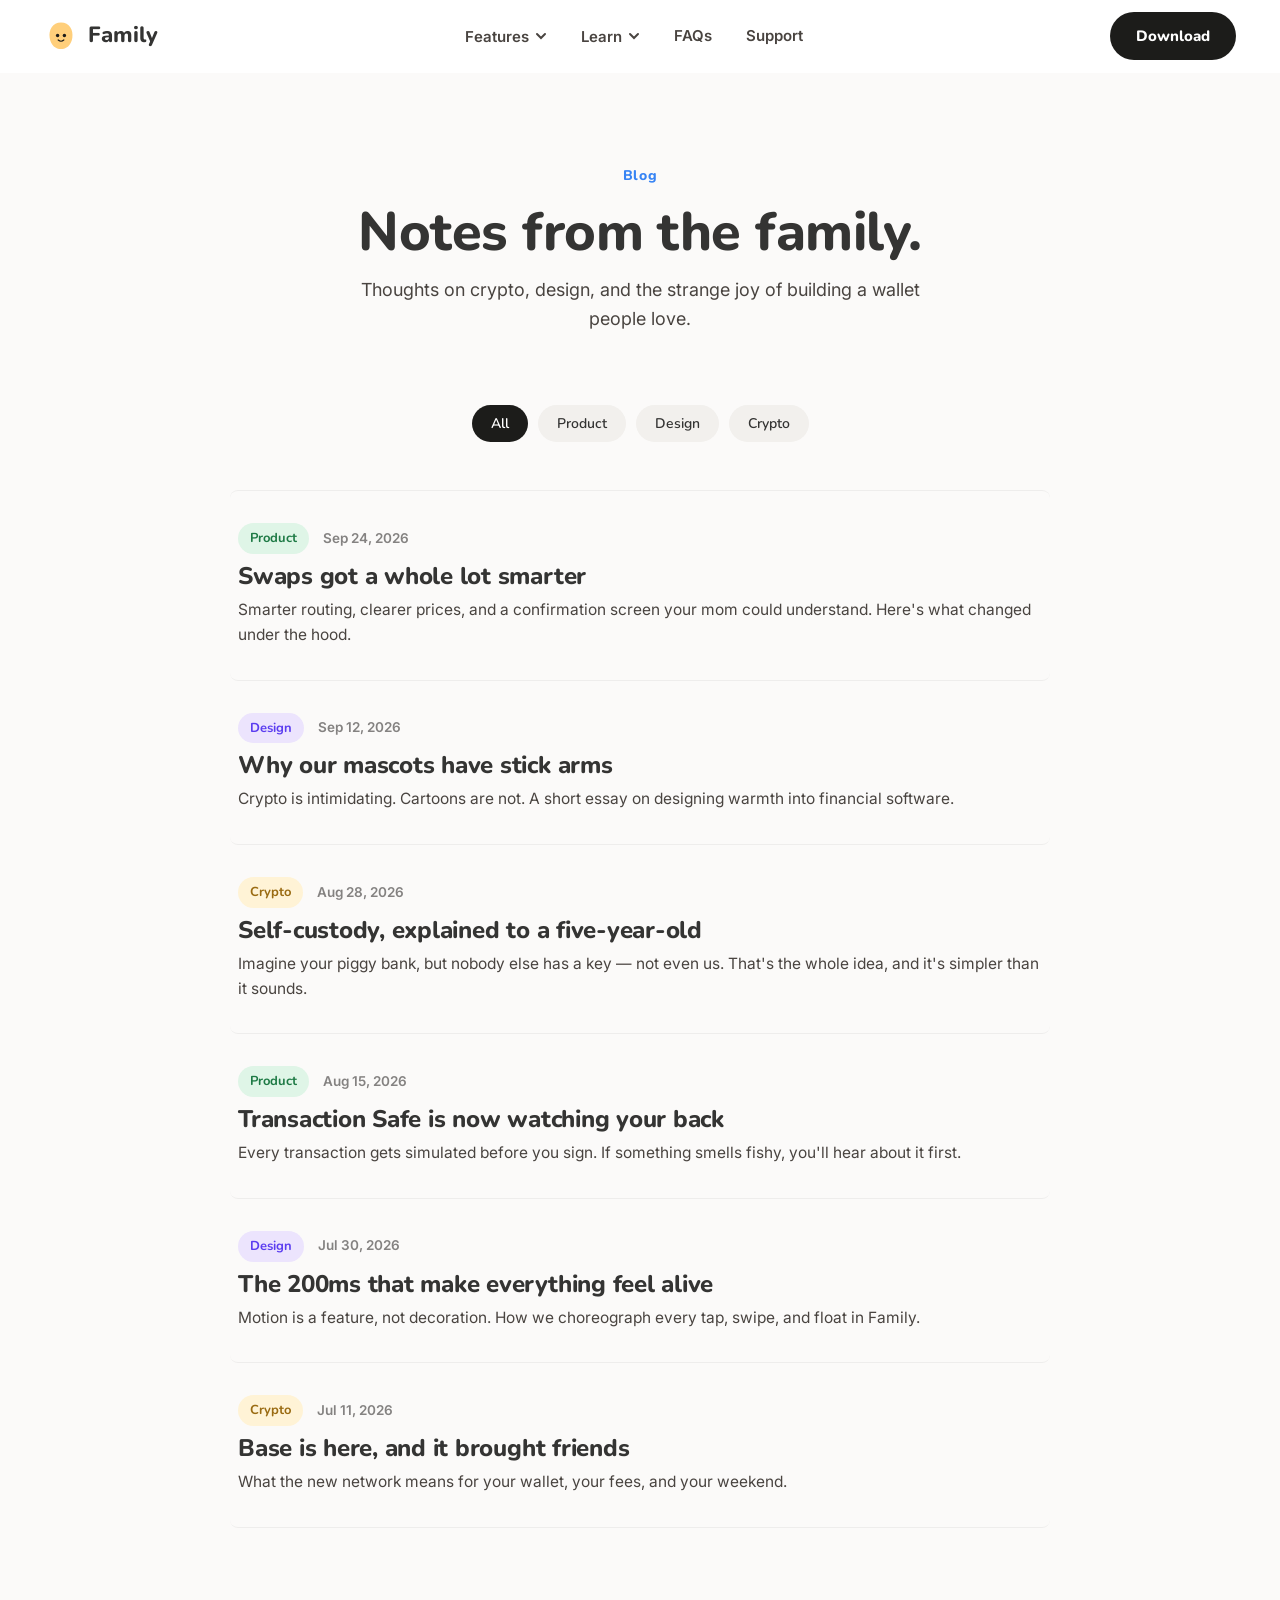
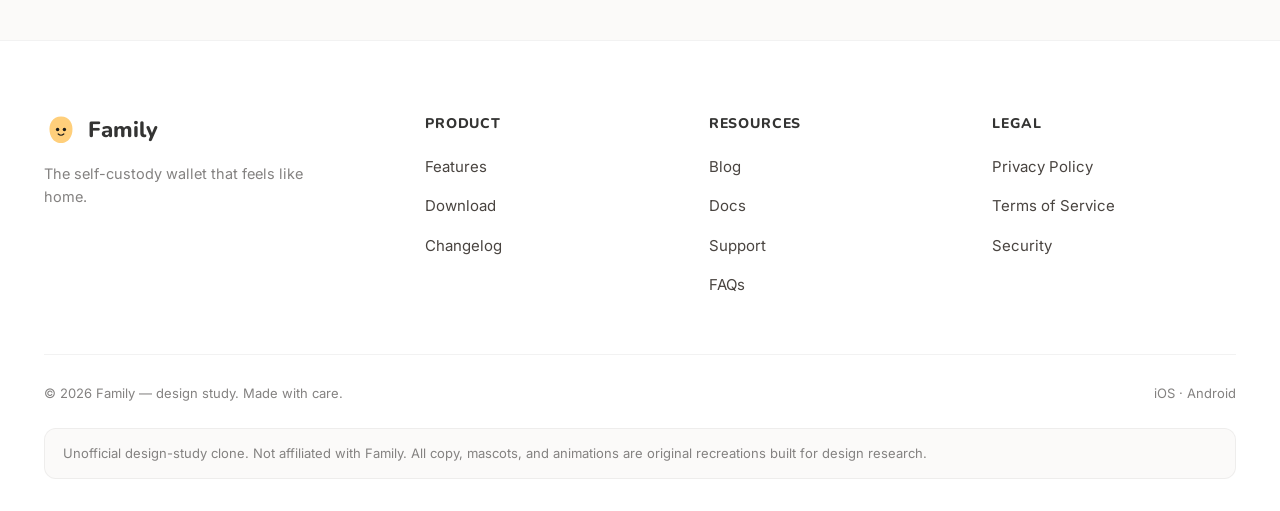
==== blog.html @ a6e4d60b "Family.co design-study clone — 8 pages, code-built animated showcases, zero external assets" ====
<!DOCTYPE html>
<html lang="en">
<head>
  <meta charset="UTF-8">
  <meta name="viewport" content="width=device-width, initial-scale=1.0">
  <title>Blog — Family</title>
  <meta name="description" content="Family is the self-custody wallet that makes crypto feel effortless.">
  <link rel="preconnect" href="https://fonts.googleapis.com">
  <link rel="preconnect" href="https://fonts.gstatic.com" crossorigin>
  <link href="https://fonts.googleapis.com/css2?family=Nunito:wght@400;600;700;800&family=Inter:wght@400;500;600;700&display=swap" rel="stylesheet">
  <link rel="stylesheet" href="css/style.css">
</head>
<body>
  <div id="loadbar"></div>

  <header class="site-header">
    <div class="nav-inner">
      <a class="brand" href="index.html" aria-label="Family home">
        <svg class="brand-mark" viewBox="0 0 120 120" aria-hidden="true">
          <path d="M60 12 C90 12 104 38 100 66 C96 94 78 106 60 106 C42 106 24 94 20 66 C16 38 30 12 60 12 Z" fill="#FFCF7B"/>
          <circle cx="48" cy="58" r="6" fill="#1C1C1A"/>
          <circle cx="72" cy="58" r="6" fill="#1C1C1A"/>
          <path d="M50 74 Q60 83 70 74" stroke="#1C1C1A" stroke-width="4" fill="none" stroke-linecap="round"/>
        </svg>
        Family
      </a>
      <ul class="nav-links">
        <li class="has-drop">
          <button class="nav-link" aria-haspopup="true">Features
            <span class="chev"><svg width="12" height="12" viewBox="0 0 12 12"><path d="M2 4l4 4 4-4" stroke="currentColor" stroke-width="2" fill="none" stroke-linecap="round"/></svg></span>
          </button>
          <div class="drop">
            <a class="drop-item" href="index.html#features">
              <span class="drop-thumb" style="background:#D8ECFC">💼</span>
              <span><h4>Wallet</h4><p>Your money, at home. Every coin, one calm place.</p></span>
            </a>
            <a class="drop-item" href="index.html#details">
              <span class="drop-thumb" style="background:#DFF5E7">🔁</span>
              <span><h4>Swap</h4><p>Trade thousands of tokens at the best price, in seconds.</p></span>
            </a>
            <a class="drop-item" href="index.html#details">
              <span class="drop-thumb" style="background:#ECE4FD">🔐</span>
              <span><h4>Backups</h4><p>Automatic encrypted backups. Lose your phone, keep your crypto.</p></span>
            </a>
          </div>
        </li>
        <li class="has-drop">
          <button class="nav-link" aria-haspopup="true">Learn
            <span class="chev"><svg width="12" height="12" viewBox="0 0 12 12"><path d="M2 4l4 4 4-4" stroke="currentColor" stroke-width="2" fill="none" stroke-linecap="round"/></svg></span>
          </button>
          <div class="drop">
            <a class="drop-item" href="blog.html">
              <span class="drop-thumb" style="background:#FFF3D6">📝</span>
              <span><h4>Blog</h4><p>Notes on crypto, design, and building Family.</p></span>
            </a>
            <a class="drop-item" href="changelog.html">
              <span class="drop-thumb" style="background:#FFE8DC">🧾</span>
              <span><h4>Changelog</h4><p>Every release, every improvement, in plain English.</p></span>
            </a>
            <a class="drop-item" href="docs.html">
              <span class="drop-thumb" style="background:#ECE4FD">📚</span>
              <span><h4>Docs</h4><p>Guides and references for getting the most out of Family.</p></span>
            </a>
          </div>
        </li>
        <li><a class="nav-link" href="faq.html">FAQs</a></li>
        <li><a class="nav-link" href="support.html">Support</a></li>
      </ul>
      <div class="nav-cta">
        <a class="btn btn-dark" href="download.html" style="padding:12px 26px;font-size:15px">Download</a>
        <button class="burger" aria-label="Menu"><svg width="24" height="24" viewBox="0 0 24 24"><path d="M4 7h16M4 12h16M4 17h16" stroke="currentColor" stroke-width="2" stroke-linecap="round"/></svg></button>
      </div>
    </div>
  </header>
  <div class="page-hero band-beige">
    <div class="wrap">
      <span class="eyebrow blue">Blog</span>
      <h1>Notes from the family.</h1>
      <p>Thoughts on crypto, design, and the strange joy of building a wallet people love.</p>
    </div>
  </div>
  <section class="band-beige" style="padding-top:24px">
    <div class="wrap">
      <div class="filter-row rv">
        <button class="pill active" data-filter="all">All</button>
        <button class="pill" data-filter="product">Product</button>
        <button class="pill" data-filter="design">Design</button>
        <button class="pill" data-filter="crypto">Crypto</button>
      </div>
      <div class="post-list">
        <a class="post-row rv" data-cat="product" href="blog.html">
          <div class="post-meta"><span class="chip" style="background:#DFF5E7;color:#1E7A45">Product</span><span class="post-date">Sep 24, 2026</span></div>
          <h3>Swaps got a whole lot smarter</h3>
          <p>Smarter routing, clearer prices, and a confirmation screen your mom could understand. Here's what changed under the hood.</p>
        </a>
        <a class="post-row rv" data-cat="design" href="blog.html">
          <div class="post-meta"><span class="chip" style="background:#ECE4FD;color:#5B3DF0">Design</span><span class="post-date">Sep 12, 2026</span></div>
          <h3>Why our mascots have stick arms</h3>
          <p>Crypto is intimidating. Cartoons are not. A short essay on designing warmth into financial software.</p>
        </a>
        <a class="post-row rv" data-cat="crypto" href="blog.html">
          <div class="post-meta"><span class="chip" style="background:#FFF3D6;color:#9A6B12">Crypto</span><span class="post-date">Aug 28, 2026</span></div>
          <h3>Self-custody, explained to a five-year-old</h3>
          <p>Imagine your piggy bank, but nobody else has a key — not even us. That's the whole idea, and it's simpler than it sounds.</p>
        </a>
        <a class="post-row rv" data-cat="product" href="blog.html">
          <div class="post-meta"><span class="chip" style="background:#DFF5E7;color:#1E7A45">Product</span><span class="post-date">Aug 15, 2026</span></div>
          <h3>Transaction Safe is now watching your back</h3>
          <p>Every transaction gets simulated before you sign. If something smells fishy, you'll hear about it first.</p>
        </a>
        <a class="post-row rv" data-cat="design" href="blog.html">
          <div class="post-meta"><span class="chip" style="background:#ECE4FD;color:#5B3DF0">Design</span><span class="post-date">Jul 30, 2026</span></div>
          <h3>The 200ms that make everything feel alive</h3>
          <p>Motion is a feature, not decoration. How we choreograph every tap, swipe, and float in Family.</p>
        </a>
        <a class="post-row rv" data-cat="crypto" href="blog.html">
          <div class="post-meta"><span class="chip" style="background:#FFF3D6;color:#9A6B12">Crypto</span><span class="post-date">Jul 11, 2026</span></div>
          <h3>Base is here, and it brought friends</h3>
          <p>What the new network means for your wallet, your fees, and your weekend.</p>
        </a>
      </div>
    </div>
  </section>

  <footer class="site-footer">
    <div class="wrap">
      <div class="foot-grid">
        <div class="foot-brand">
          <a class="brand" href="index.html">
            <svg class="brand-mark" viewBox="0 0 120 120"><path d="M60 12 C90 12 104 38 100 66 C96 94 78 106 60 106 C42 106 24 94 20 66 C16 38 30 12 60 12 Z" fill="#FFCF7B"/><circle cx="48" cy="58" r="6" fill="#1C1C1A"/><circle cx="72" cy="58" r="6" fill="#1C1C1A"/><path d="M50 74 Q60 83 70 74" stroke="#1C1C1A" stroke-width="4" fill="none" stroke-linecap="round"/></svg>
            Family
          </a>
          <p>The self-custody wallet that feels like home.</p>
        </div>
        <div class="foot-col">
          <h5>Product</h5>
          <ul><li><a href="index.html#features">Features</a></li><li><a href="download.html">Download</a></li><li><a href="changelog.html">Changelog</a></li></ul>
        </div>
        <div class="foot-col">
          <h5>Resources</h5>
          <ul><li><a href="blog.html">Blog</a></li><li><a href="docs.html">Docs</a></li><li><a href="support.html">Support</a></li><li><a href="faq.html">FAQs</a></li></ul>
        </div>
        <div class="foot-col">
          <h5>Legal</h5>
          <ul><li><a href="legal.html">Privacy Policy</a></li><li><a href="legal.html">Terms of Service</a></li><li><a href="legal.html">Security</a></li></ul>
        </div>
      </div>
      <div class="foot-bottom">
        <p>© <span class="js-year">2026</span> Family — design study. Made with care.</p>
        <p><a href="download.html">iOS</a> · <a href="download.html">Android</a></p>
      </div>
      <div class="disclaimer">Unofficial design-study clone. Not affiliated with Family. All copy, mascots, and animations are original recreations built for design research.</div>
    </div>
  </footer>
  <script src="js/main.js"></script>
</body>
</html>
---- css/style.css ----
/* ============================================================
   Family — design-study clone · shared stylesheet
   100% original code. Tokens per family.co audit (report.md §2).
   ============================================================ */

:root {
  /* Canvas & surfaces */
  --beige: #FBFAF9;
  --white: #FFFFFF;
  --gray-light: #F2F0ED;
  /* Text */
  --heading: #343433;
  --body: #494440;
  --muted: #848281;
  /* Accents */
  --blue: #3784F4;
  --green: #44C67F;
  --yellow: #FFBE4C;
  --orange: #FF5310;
  --red: #EF4444;
  --purple: #9553F9;
  --gold: #CA9230;
  /* Illustration pastels */
  --pastel-blue: #D8ECFC;
  --pastel-green: #DFF5E7;
  --pastel-yellow: #FFF3D6;
  --pastel-orange: #FFE8DC;
  --pastel-red: #FBEAEA;
  --pastel-purple: #ECE4FD;
  /* Depth */
  --hairline: rgba(0, 0, 0, 0.05);
  --ink: #1C1C1A;
  --radius-card: 24px;
  --radius-pill: 999px;
  --font-display: "Nunito", "Inter", system-ui, sans-serif;
  --font-body: "Inter", system-ui, -apple-system, sans-serif;
}

*, *::before, *::after { box-sizing: border-box; margin: 0; padding: 0; }

html { scroll-behavior: smooth; }

body {
  font-family: var(--font-body);
  color: var(--body);
  background: var(--beige);
  font-size: 17px;
  line-height: 1.6;
  -webkit-font-smoothing: antialiased;
  overflow-x: hidden;
}

::selection { background: #D8ECFC; color: #008CFF; }

img, svg { display: block; max-width: 100%; }

a { color: inherit; text-decoration: none; }

h1, h2, h3, h4 {
  font-family: var(--font-display);
  color: var(--heading);
  line-height: 1.08;
  letter-spacing: -0.01em;
}

/* ---------- layout ---------- */
.wrap { max-width: 1240px; margin: 0 auto; padding: 0 24px; }
section { padding: 112px 0; }
.band-white { background: var(--white); }
.band-beige { background: var(--beige); }

/* ---------- type helpers ---------- */
.eyebrow {
  font-family: var(--font-display);
  font-size: 14px; font-weight: 800; letter-spacing: 0.04em;
  margin-bottom: 16px; display: inline-block;
}
.eyebrow.orange { color: var(--orange); }
.eyebrow.green { color: var(--green); }
.eyebrow.blue { color: var(--blue); }
.eyebrow.purple { color: var(--purple); }

.h2 { font-size: clamp(32px, 4vw, 40px); font-weight: 800; margin-bottom: 16px; }
.lede { font-size: 18px; color: var(--body); max-width: 640px; }
.center { text-align: center; }
.center .lede { margin: 0 auto; }

/* ---------- buttons ---------- */
.btn {
  display: inline-flex; align-items: center; justify-content: center; gap: 8px;
  font-family: var(--font-display); font-weight: 800; font-size: 16px;
  padding: 16px 32px; border-radius: var(--radius-pill); border: 0; cursor: pointer;
  transition: transform 0.18s ease, background 0.18s ease, box-shadow 0.18s ease;
  white-space: nowrap;
}
.btn:active { transform: scale(0.97); }
.btn-dark { background: var(--ink); color: #fff; }
.btn-dark:hover { background: #000; transform: translateY(-1px); }
.btn-light { background: var(--gray-light); color: var(--heading); }
.btn-light:hover { background: #E9E6E1; transform: translateY(-1px); }
.btn-blue { background: var(--blue); color: #fff; }
.btn-blue:hover { background: #2B73DD; transform: translateY(-1px); }

/* ---------- pills / chips ---------- */
.pill {
  display: inline-flex; align-items: center; gap: 6px;
  font-size: 14px; font-weight: 600; font-family: var(--font-display);
  padding: 8px 18px; border-radius: var(--radius-pill);
  background: var(--gray-light); color: var(--heading);
  border: 1px solid transparent; cursor: pointer;
  transition: background 0.18s ease, color 0.18s ease;
}
.pill:hover { background: #E9E6E1; }
.pill.active { background: var(--ink); color: #fff; }
.chip {
  display: inline-flex; align-items: center;
  font-size: 13px; font-weight: 700; font-family: var(--font-display);
  padding: 5px 12px; border-radius: var(--radius-pill);
}
.chip.id { background: var(--gray-light); color: var(--muted); }
.code-chip {
  font-family: ui-monospace, "SF Mono", Menlo, monospace; font-size: 13px;
  background: var(--gray-light); padding: 3px 10px; border-radius: 8px; color: var(--heading);
}

/* ---------- top loading bar ---------- */
#loadbar {
  position: fixed; top: 0; left: 0; height: 3px; width: 100%;
  background: linear-gradient(90deg, var(--orange), var(--yellow), var(--green), var(--blue));
  transform-origin: 0 50%; transform: scaleX(0); z-index: 2000;
  pointer-events: none;
}
#loadbar.run { animation: loadbar 0.9s cubic-bezier(0.2, 0.7, 0.2, 1) forwards; }
@keyframes loadbar {
  0% { transform: scaleX(0); opacity: 1; }
  70% { transform: scaleX(0.85); opacity: 1; }
  100% { transform: scaleX(1); opacity: 0; }
}

/* ---------- header ---------- */
.site-header {
  position: sticky; top: 0; z-index: 1000;
  background: rgba(255, 255, 255, 0.9);
  backdrop-filter: blur(12px); -webkit-backdrop-filter: blur(12px);
  border-bottom: 1px solid transparent;
  transition: border-color 0.3s ease;
}
.site-header.scrolled { border-bottom-color: var(--hairline); }
.nav-inner {
  max-width: 1240px; margin: 0 auto; padding: 0 24px;
  height: 72px; display: flex; align-items: center; justify-content: space-between; gap: 24px;
}
.brand { display: flex; align-items: center; gap: 10px; font-family: var(--font-display); font-weight: 800; font-size: 22px; color: var(--heading); }
.brand-mark { width: 34px; height: 34px; }
.nav-links { display: flex; align-items: center; gap: 6px; list-style: none; }
.nav-links > li { position: relative; }
.nav-link {
  display: inline-flex; align-items: center; gap: 6px;
  font-weight: 600; font-size: 15px; color: var(--body);
  padding: 10px 14px; border-radius: 12px; background: none; border: 0; cursor: pointer;
  font-family: var(--font-body); transition: background 0.18s ease;
}
.nav-link:hover { background: var(--gray-light); }
.nav-link .chev { transition: transform 0.2s ease; display: inline-flex; }
.has-drop:hover .nav-link .chev, .has-drop:focus-within .nav-link .chev { transform: rotate(180deg); }

/* dropdown panel */
.drop {
  position: absolute; top: calc(100% + 10px); left: 50%;
  transform: translate(-50%, 8px);
  min-width: 340px; background: var(--white); border-radius: 20px;
  box-shadow: 0 24px 60px rgba(0, 0, 0, 0.12);
  padding: 12px; opacity: 0; pointer-events: none;
  transition: opacity 0.18s ease, transform 0.18s ease;
}
.has-drop:hover .drop, .has-drop:focus-within .drop { opacity: 1; transform: translate(-50%, 0); pointer-events: auto; }
.drop-item { display: flex; gap: 14px; padding: 12px; border-radius: 14px; transition: background 0.15s ease; }
.drop-item:hover { background: var(--beige); }
.drop-thumb {
  width: 44px; height: 44px; border-radius: 14px; flex-shrink: 0;
  display: flex; align-items: center; justify-content: center; font-size: 22px;
}
.drop-item h4 { font-size: 16px; font-weight: 800; margin-bottom: 2px; }
.drop-item p { font-size: 13.5px; color: var(--muted); line-height: 1.45; }

.nav-cta { display: flex; align-items: center; gap: 12px; }
.burger { display: none; background: none; border: 0; cursor: pointer; padding: 8px; }

/* ---------- hero ---------- */
.hero { padding: 96px 0 64px; text-align: center; position: relative; overflow: hidden; }
.hero-inner { max-width: 900px; margin: 0 auto; padding: 0 24px; position: relative; z-index: 2; }
.hero-title {
  font-size: clamp(44px, 7vw, 64px); font-weight: 800; letter-spacing: -0.02em;
  margin: 0 0 20px; perspective: 600px;
}
.hero-title .w {
  display: inline-block; opacity: 0; transform: translateY(0.55em) rotateX(-65deg);
  transform-origin: 50% 100%;
}
.hero-title .w.in { opacity: 1; transform: none; transition: opacity 0.7s ease, transform 0.7s cubic-bezier(0.2, 0.7, 0.25, 1); }
.hero-sub { font-size: 19px; color: var(--body); max-width: 620px; margin: 0 auto 36px; }
.hero-ctas { display: flex; gap: 14px; justify-content: center; flex-wrap: wrap; margin-bottom: 72px; }

/* confetti bits */
.confetti { position: absolute; z-index: 1; pointer-events: none; }

/* ---------- iPhone frame ---------- */
.phone-stage { display: flex; justify-content: center; position: relative; z-index: 2; }
.iphone {
  width: 320px; height: 652px; background: #0B0B0C; border-radius: 54px;
  padding: 12px; box-shadow: 0 40px 80px rgba(0, 0, 0, 0.18);
  position: relative;
  animation: phonefloat 6s ease-in-out infinite;
}
@keyframes phonefloat { 0%, 100% { transform: translateY(0); } 50% { transform: translateY(-10px); } }
.iphone-screen {
  width: 100%; height: 100%; background: var(--beige); border-radius: 44px;
  overflow: hidden; position: relative; display: flex; flex-direction: column;
}
.notch {
  position: absolute; top: 12px; left: 50%; transform: translateX(-50%);
  width: 110px; height: 28px; background: #0B0B0C; border-radius: 999px; z-index: 5;
}
.wallet-ui { padding: 56px 18px 18px; display: flex; flex-direction: column; gap: 14px; height: 100%; }
.wallet-top { display: flex; align-items: center; justify-content: space-between; }
.wallet-ava { width: 40px; height: 40px; border-radius: 50%; background: var(--pastel-orange); display: flex; align-items: center; justify-content: center; font-size: 20px; }
.wallet-bal-label { font-size: 12px; color: var(--muted); font-weight: 600; text-transform: uppercase; letter-spacing: 0.06em; }
.wallet-bal {
  font-family: var(--font-display); font-weight: 800; font-size: 38px; color: var(--heading);
  font-variant-numeric: tabular-nums; letter-spacing: -0.01em;
}
.wallet-delta { font-size: 13px; font-weight: 700; color: var(--green); }
.wallet-actions { display: flex; gap: 10px; }
.wact {
  flex: 1; background: var(--ink); color: #fff; border-radius: 999px; padding: 12px 0;
  font-family: var(--font-display); font-weight: 800; font-size: 14px; text-align: center;
}
.wact.ghost { background: var(--gray-light); color: var(--heading); }
.tx-list { display: flex; flex-direction: column; gap: 2px; margin-top: 4px; }
.tx-row {
  display: flex; align-items: center; gap: 12px; padding: 12px 6px;
  border-bottom: 1px solid var(--hairline);
  opacity: 0; transform: translateY(14px);
}
.tx-row.show { opacity: 1; transform: none; transition: opacity 0.45s ease, transform 0.45s cubic-bezier(0.2, 0.7, 0.25, 1); }
.tx-ico { width: 42px; height: 42px; border-radius: 50%; display: flex; align-items: center; justify-content: center; font-size: 19px; flex-shrink: 0; }
.tx-meta { flex: 1; min-width: 0; }
.tx-name { font-weight: 700; font-size: 14.5px; color: var(--heading); font-family: var(--font-display); }
.tx-sub { font-size: 12.5px; color: var(--muted); }
.tx-amt { font-weight: 700; font-size: 14.5px; font-variant-numeric: tabular-nums; color: var(--heading); font-family: var(--font-display); }
.tx-amt.pos { color: var(--green); }

/* ---------- logo strip ---------- */
.strip { padding: 40px 0 88px; }
.strip-label { text-align: center; font-size: 13px; font-weight: 600; color: var(--muted); letter-spacing: 0.08em; text-transform: uppercase; margin-bottom: 28px; }
.coin-row { display: flex; justify-content: center; gap: 18px; flex-wrap: wrap; }
.coin {
  display: inline-flex; align-items: center; gap: 10px;
  background: var(--white); border: 1px solid var(--hairline); border-radius: 999px;
  padding: 10px 22px 10px 12px; font-family: var(--font-display); font-weight: 800; font-size: 15px; color: var(--heading);
}
.coin .c-ico { width: 34px; height: 34px; border-radius: 50%; display: flex; align-items: center; justify-content: center; font-weight: 800; color: #fff; font-size: 16px; }

/* ---------- feature cards ---------- */
.feat-grid { display: grid; grid-template-columns: repeat(3, 1fr); gap: 24px; margin-top: 56px; }
.feat-card {
  background: var(--white); border-radius: var(--radius-card); padding: 36px 32px;
  border: 1px solid var(--hairline); transition: transform 0.2s ease, box-shadow 0.2s ease;
  display: flex; flex-direction: column; gap: 14px; overflow: hidden; position: relative;
}
.feat-card:hover { transform: translateY(-4px); box-shadow: 0 18px 44px rgba(0, 0, 0, 0.07); }
.feat-art { height: 150px; display: flex; align-items: center; justify-content: center; border-radius: 16px; margin-bottom: 6px; }
.feat-card h3 { font-size: 21px; font-weight: 800; }
.feat-card p { font-size: 15.5px; color: var(--body); }

/* ---------- details that matter (dark vignettes) ---------- */
.details-grid { display: grid; grid-template-columns: repeat(2, 1fr); gap: 24px; margin-top: 56px; }
.vignette {
  background: var(--ink); border-radius: var(--radius-card); padding: 40px 36px;
  color: #fff; min-height: 340px; display: flex; flex-direction: column; justify-content: space-between;
  overflow: hidden; position: relative;
}
.vignette h3 { color: #fff; font-size: 22px; font-weight: 800; margin-bottom: 8px; }
.vignette p { color: rgba(255, 255, 255, 0.65); font-size: 15px; max-width: 380px; }
.vstage { margin-top: 28px; display: flex; justify-content: center; }

/* swap rows animation */
.swap-card { background: rgba(255, 255, 255, 0.07); border-radius: 16px; padding: 8px; width: 300px; }
.swap-row { display: flex; align-items: center; gap: 12px; padding: 12px; border-radius: 12px; position: relative; overflow: hidden; }
.swap-row .sw-ico { width: 38px; height: 38px; border-radius: 50%; display: flex; align-items: center; justify-content: center; font-weight: 800; color: #fff; flex-shrink: 0; }
.swap-row .sw-name { font-weight: 700; font-size: 14px; font-family: var(--font-display); }
.swap-row .sw-amt { margin-left: auto; font-weight: 700; font-size: 14px; font-variant-numeric: tabular-nums; }
.swap-row::after {
  content: ""; position: absolute; inset: 0; border-radius: 12px;
  background: rgba(255, 255, 255, 0.09); opacity: 0;
  animation: rowglow 4s ease-in-out infinite;
}
.swap-row.r2::after { animation-delay: 2s; }
@keyframes rowglow { 0%, 100% { opacity: 0; } 25%, 45% { opacity: 1; } 70% { opacity: 0; } }

/* backing-up progress pill */
.backup-pill {
  background: rgba(255, 255, 255, 0.07); border-radius: 999px; padding: 16px 22px;
  width: 300px; display: flex; align-items: center; gap: 14px;
}
.backup-pill .b-ico { width: 40px; height: 40px; border-radius: 50%; background: var(--purple); display: flex; align-items: center; justify-content: center; font-size: 18px; flex-shrink: 0; }
.backup-pill .b-label { font-size: 14px; font-weight: 700; font-family: var(--font-display); }
.backup-pill .b-sub { font-size: 12px; color: rgba(255, 255, 255, 0.55); }
.pbar { height: 8px; background: rgba(255, 255, 255, 0.12); border-radius: 999px; margin-top: 8px; overflow: hidden; width: 170px; }
.pbar > span { display: block; height: 100%; width: 0; border-radius: 999px; background: linear-gradient(90deg, var(--purple), var(--blue)); animation: pfill 4.5s ease-in-out infinite; }
@keyframes pfill { 0% { width: 4%; } 70% { width: 100%; } 88% { width: 100%; } 100% { width: 4%; } }

/* status timeline */
.tl { display: flex; align-items: center; gap: 0; width: 320px; justify-content: center; }
.tl-step { display: flex; flex-direction: column; align-items: center; gap: 8px; }
.tl-dot { width: 34px; height: 34px; border-radius: 50%; background: rgba(255, 255, 255, 0.12); display: flex; align-items: center; justify-content: center; font-size: 15px; animation: tldot 4.5s ease-in-out infinite; }
.tl-step.s2 .tl-dot { animation-delay: 1.5s; }
.tl-step.s3 .tl-dot { animation-delay: 3s; }
@keyframes tldot { 0%, 100% { background: rgba(255,255,255,0.12); transform: scale(1); } 12%, 32% { background: var(--green); transform: scale(1.12); } 45% { background: rgba(255,255,255,0.12); transform: scale(1); } }
.tl-label { font-size: 12px; font-weight: 700; color: rgba(255, 255, 255, 0.6); font-family: var(--font-display); }
.tl-line { width: 56px; height: 2px; background: rgba(255, 255, 255, 0.14); margin: 0 6px 26px; border-radius: 2px; }

/* transaction safe pill */
.safe-pill {
  display: inline-flex; align-items: center; gap: 12px; background: rgba(68, 198, 127, 0.14);
  border: 1px solid rgba(68, 198, 127, 0.4); border-radius: 999px; padding: 14px 26px;
  font-family: var(--font-display); font-weight: 800; font-size: 16px; color: #7FE3A8;
  animation: safepulse 3.6s ease-in-out infinite;
}
@keyframes safepulse { 0%, 100% { transform: scale(1); } 50% { transform: scale(1.045); } }
.safe-check { width: 30px; height: 30px; }
.safe-check circle { fill: var(--green); }
.safe-check path { stroke: #fff; stroke-width: 3; fill: none; stroke-linecap: round; stroke-linejoin: round; stroke-dasharray: 30; stroke-dashoffset: 30; animation: checkdraw 3.6s ease-in-out infinite; }
@keyframes checkdraw { 0% { stroke-dashoffset: 30; } 30%, 75% { stroke-dashoffset: 0; } 100% { stroke-dashoffset: 30; } }

/* ---------- phone mockup section ---------- */
.mockup { display: grid; grid-template-columns: 1fr 1fr; gap: 64px; align-items: center; }
.mockup-copy .check-list { list-style: none; margin-top: 28px; display: flex; flex-direction: column; gap: 16px; }
.check-list li { display: flex; gap: 14px; align-items: flex-start; font-size: 16px; }
.check-dot { width: 26px; height: 26px; border-radius: 50%; flex-shrink: 0; display: flex; align-items: center; justify-content: center; color: #fff; font-size: 14px; font-weight: 800; margin-top: 2px; }

/* ---------- testimonial marquee ---------- */
.marquee-sec { overflow: hidden; padding: 112px 0; }
.marquee { overflow: hidden; margin-bottom: 24px; -webkit-mask-image: linear-gradient(90deg, transparent, #000 8%, #000 92%, transparent); mask-image: linear-gradient(90deg, transparent, #000 8%, #000 92%, transparent); }
.marquee-track { display: flex; gap: 20px; width: max-content; animation: mscroll 46s linear infinite; }
.marquee.rev .marquee-track { animation-direction: reverse; animation-duration: 54s; }
.marquee:hover .marquee-track { animation-play-state: paused; }
@keyframes mscroll { from { transform: translateX(0); } to { transform: translateX(-50%); } }
.tcard {
  width: 340px; background: var(--white); border: 1px solid var(--hairline); border-radius: 16px;
  padding: 26px; flex-shrink: 0;
}
.tcard p { font-size: 15px; margin-bottom: 18px; }
.twho { display: flex; align-items: center; gap: 12px; }
.tava { width: 44px; height: 44px; border-radius: 50%; display: flex; align-items: center; justify-content: center; font-size: 22px; flex-shrink: 0; }
.twho b { display: block; font-family: var(--font-display); font-size: 14.5px; color: var(--heading); }
.twho span { font-size: 13px; color: var(--muted); }

/* ---------- FAQ accordion ---------- */
.faq-list { max-width: 760px; margin: 48px auto 0; }
.faq-item { border-bottom: 1px solid var(--hairline); }
.faq-q {
  width: 100%; background: none; border: 0; cursor: pointer; text-align: left;
  display: flex; align-items: center; justify-content: space-between; gap: 20px;
  padding: 24px 4px; font-family: var(--font-display); font-weight: 800; font-size: 19px; color: var(--heading);
}
.faq-x {
  width: 36px; height: 36px; border-radius: 50%; background: var(--orange); color: #fff;
  display: flex; align-items: center; justify-content: center; font-size: 22px; font-weight: 400;
  flex-shrink: 0; transition: transform 0.3s cubic-bezier(0.2, 0.7, 0.25, 1.2), background 0.2s ease;
  line-height: 1;
}
.faq-item.open .faq-x { transform: rotate(45deg); }
.faq-a { display: grid; grid-template-rows: 0fr; transition: grid-template-rows 0.32s cubic-bezier(0.2, 0.7, 0.25, 1); }
.faq-item.open .faq-a { grid-template-rows: 1fr; }
.faq-a-inner { overflow: hidden; }
.faq-a-inner p { padding: 0 4px 28px; font-size: 16px; max-width: 640px; }

/* ---------- CTA band ---------- */
.cta-band {
  border-radius: 32px; padding: 88px 48px; text-align: center; position: relative; overflow: hidden;
  background: linear-gradient(135deg, #D8ECFC 0%, #ECE4FD 55%, #FFE8DC 100%);
}
.cta-band h2 { font-size: clamp(34px, 5vw, 52px); font-weight: 800; margin-bottom: 16px; }
.cta-band p { font-size: 18px; max-width: 520px; margin: 0 auto 32px; }
.cta-band .mascot { position: absolute; }

/* ---------- footer ---------- */
.site-footer { background: var(--white); border-top: 1px solid var(--hairline); padding: 72px 0 32px; }
.foot-grid { display: grid; grid-template-columns: 1.4fr repeat(3, 1fr); gap: 40px; margin-bottom: 56px; }
.foot-brand p { font-size: 14.5px; color: var(--muted); margin-top: 14px; max-width: 260px; }
.foot-col h5 { font-family: var(--font-display); font-size: 14px; font-weight: 800; color: var(--heading); margin-bottom: 18px; text-transform: uppercase; letter-spacing: 0.06em; }
.foot-col ul { list-style: none; display: flex; flex-direction: column; gap: 12px; }
.foot-col a { font-size: 15px; color: var(--body); transition: color 0.15s ease; }
.foot-col a:hover { color: var(--heading); }
.foot-bottom { border-top: 1px solid var(--hairline); padding-top: 28px; display: flex; justify-content: space-between; gap: 16px; flex-wrap: wrap; }
.foot-bottom p { font-size: 13px; color: var(--muted); }
.disclaimer { font-size: 13px; color: var(--muted); background: var(--beige); border: 1px solid var(--hairline); border-radius: 12px; padding: 14px 18px; margin-top: 24px; }

/* ---------- mascots & ambient float ---------- */
.float { animation: floaty 5s ease-in-out infinite; animation-delay: var(--d, 0s); }
@keyframes floaty {
  0%, 100% { transform: translateY(0) rotate(0deg); }
  50% { transform: translateY(-5px) rotate(1.5deg); }
}
.float-alt { animation: floaty2 4.2s ease-in-out infinite; animation-delay: var(--d, 0s); }
@keyframes floaty2 {
  0%, 100% { transform: translateY(0) rotate(0deg); }
  50% { transform: translateY(4px) rotate(-2deg); }
}
.mascot-blob { overflow: visible; }

/* ---------- scroll reveals ---------- */
.rv { opacity: 0; transform: translateY(28px); }
.rv.in { opacity: 1; transform: none; transition: opacity 0.45s ease, transform 0.45s cubic-bezier(0.2, 0.7, 0.25, 1); transition-delay: var(--rd, 0s); }

/* ---------- page hero (subpages) ---------- */
.page-hero { padding: 88px 0 40px; text-align: center; }
.page-hero h1 { font-size: clamp(38px, 5vw, 54px); font-weight: 800; margin-bottom: 14px; }
.page-hero p { font-size: 18px; max-width: 600px; margin: 0 auto; }

/* ---------- blog ---------- */
.filter-row { display: flex; gap: 10px; justify-content: center; flex-wrap: wrap; margin: 8px 0 48px; }
.post-list { max-width: 820px; margin: 0 auto; }
.post-row { display: block; padding: 32px 8px; border-bottom: 1px solid var(--hairline); transition: background 0.18s ease; border-radius: 8px; }
.post-row:hover { background: var(--white); }
.post-row:first-child { border-top: 1px solid var(--hairline); }
.post-meta { display: flex; gap: 14px; align-items: center; margin-bottom: 10px; }
.post-date { font-size: 13.5px; color: var(--muted); font-weight: 600; }
.post-row h3 { font-size: 24px; font-weight: 800; margin-bottom: 8px; }
.post-row p { font-size: 15.5px; }

/* ---------- changelog ---------- */
.cl-wrap { max-width: 760px; margin: 40px auto 0; }
.cl-entry { display: grid; grid-template-columns: 120px 40px 1fr; gap: 0; padding-bottom: 48px; position: relative; }
.cl-date { font-size: 14px; font-weight: 700; color: var(--muted); padding-top: 4px; font-family: var(--font-display); }
.cl-rail { position: relative; display: flex; justify-content: center; }
.cl-rail::before { content: ""; position: absolute; top: 40px; bottom: -48px; width: 2px; background: var(--hairline); }
.cl-entry:last-child .cl-rail::before { display: none; }
.cl-dot { width: 18px; height: 18px; border-radius: 50%; background: var(--white); border: 4px solid var(--green); margin-top: 6px; z-index: 1; }
.cl-card { background: var(--white); border: 1px solid var(--hairline); border-radius: 20px; padding: 28px; }
.cl-card h3 { font-size: 20px; font-weight: 800; margin: 12px 0 10px; }
.cl-card ul { margin: 0 0 0 18px; font-size: 15px; display: flex; flex-direction: column; gap: 8px; }
.ver-badge { font-family: var(--font-display); font-size: 13px; font-weight: 800; background: var(--pastel-green); color: #1E7A45; padding: 5px 14px; border-radius: 999px; }

/* ---------- support ---------- */
.search-big { max-width: 560px; margin: 32px auto 56px; position: relative; }
.search-big input {
  width: 100%; padding: 20px 24px 20px 56px; border-radius: 999px; border: 1px solid var(--hairline);
  background: var(--white); font-size: 16px; font-family: var(--font-body); color: var(--heading); outline: none;
  transition: box-shadow 0.2s ease, border-color 0.2s ease;
}
.search-big input:focus { border-color: var(--blue); box-shadow: 0 0 0 4px rgba(55, 132, 244, 0.12); }
.search-big .s-ico { position: absolute; left: 22px; top: 50%; transform: translateY(-50%); font-size: 20px; }
.tile-grid { display: grid; grid-template-columns: repeat(4, 1fr); gap: 20px; max-width: 1000px; margin: 0 auto 64px; }
.glyph-tile {
  background: var(--white); border: 1px solid var(--hairline); border-radius: 28px; padding: 32px 20px;
  text-align: center; transition: transform 0.2s ease, box-shadow 0.2s ease; display: flex; flex-direction: column; align-items: center; gap: 14px;
}
.glyph-tile:hover { transform: translateY(-4px); box-shadow: 0 16px 36px rgba(0, 0, 0, 0.07); }
.glyph { width: 72px; height: 72px; border-radius: 28%; display: flex; align-items: center; justify-content: center; font-size: 32px; }
.glyph-tile h4 { font-size: 16px; font-weight: 800; }
.glyph-tile p { font-size: 13.5px; color: var(--muted); }
.support-articles { max-width: 820px; margin: 0 auto; }
.support-articles h3 { font-size: 22px; font-weight: 800; margin-bottom: 8px; }
.art-row { display: flex; justify-content: space-between; align-items: center; gap: 16px; padding: 20px 8px; border-bottom: 1px solid var(--hairline); font-weight: 600; font-size: 16px; transition: background 0.15s ease; }
.art-row:hover { background: var(--white); }
.art-row .arr { color: var(--muted); }

/* ---------- legal ---------- */
.legal-list { max-width: 820px; margin: 40px auto 0; }
.legal-row { display: flex; justify-content: space-between; align-items: center; gap: 20px; padding: 26px 8px; border-bottom: 1px solid var(--hairline); }
.legal-row:first-child { border-top: 1px solid var(--hairline); }
.legal-row h3 { font-size: 19px; font-weight: 800; margin-bottom: 4px; }
.legal-row .upd { font-size: 13.5px; color: var(--muted); }
.legal-row .arr { color: var(--muted); font-size: 20px; }

/* ---------- docs ---------- */
.docs-layout { display: grid; grid-template-columns: 280px 1fr; gap: 56px; max-width: 1240px; margin: 0 auto; padding: 0 24px 112px; align-items: start; }
.docs-side { position: sticky; top: 100px; background: var(--white); border: 1px solid var(--hairline); border-radius: 20px; padding: 24px; }
.docs-side input { width: 100%; padding: 12px 16px; border-radius: 999px; border: 1px solid var(--hairline); background: var(--beige); font-size: 14px; margin-bottom: 20px; outline: none; font-family: var(--font-body); }
.docs-sec { margin-bottom: 20px; }
.docs-sec h5 { font-size: 12.5px; text-transform: uppercase; letter-spacing: 0.07em; color: var(--muted); margin-bottom: 10px; font-family: var(--font-display); }
.docs-sec a { display: block; padding: 8px 12px; border-radius: 10px; font-size: 14.5px; font-weight: 600; color: var(--body); }
.docs-sec a:hover, .docs-sec a.on { background: var(--beige); color: var(--heading); }
.docs-article { max-width: 700px; }
.docs-article h1 { font-size: 38px; font-weight: 800; margin-bottom: 12px; }
.docs-article h2 { font-size: 24px; font-weight: 800; margin: 40px 0 12px; }
.docs-article p { margin-bottom: 16px; }
.docs-article pre { background: var(--ink); color: #EDEDEA; border-radius: 14px; padding: 20px 22px; overflow-x: auto; margin: 20px 0; font-size: 14px; line-height: 1.6; }
.docs-article code { font-family: ui-monospace, "SF Mono", Menlo, monospace; }
.docs-article p code { background: var(--gray-light); padding: 2px 8px; border-radius: 6px; font-size: 14px; color: var(--heading); }
.callout { background: var(--pastel-blue); border-radius: 16px; padding: 20px 22px; margin: 24px 0; font-size: 15px; }

/* ---------- download ---------- */
.dl-hero { text-align: center; padding: 96px 0 64px; }
.dl-hero h1 { font-size: clamp(40px, 6vw, 60px); font-weight: 800; margin-bottom: 16px; }
.platform-row { display: flex; gap: 14px; justify-content: center; flex-wrap: wrap; margin: 36px 0; }
.plat-pill { display: inline-flex; align-items: center; gap: 12px; background: var(--ink); color: #fff; border-radius: 999px; padding: 16px 30px; font-family: var(--font-display); font-weight: 800; font-size: 16px; transition: transform 0.18s ease, background 0.18s ease; }
.plat-pill:hover { transform: translateY(-2px); background: #000; }
.plat-pill .os { width: 34px; height: 34px; border-radius: 50%; background: rgba(255, 255, 255, 0.14); display: flex; align-items: center; justify-content: center; font-size: 17px; }
.qr-card { display: flex; justify-content: center; margin: 24px 0 64px; }
.qr-fake { background: var(--white); border: 1px solid var(--hairline); border-radius: 24px; padding: 36px; text-align: center; }
.qr-grid { width: 180px; height: 180px; margin: 0 auto 18px; display: grid; grid-template-columns: repeat(9, 1fr); grid-template-rows: repeat(9, 1fr); gap: 2px; }
.qr-grid i { background: var(--ink); border-radius: 2px; }
.qr-grid i.w { background: transparent; }
.dl-bullets { max-width: 640px; margin: 0 auto; list-style: none; display: flex; flex-direction: column; gap: 18px; text-align: left; }
.dl-bullets li { display: flex; gap: 16px; align-items: flex-start; background: var(--white); border: 1px solid var(--hairline); border-radius: 18px; padding: 22px 24px; font-size: 16px; }
.dl-bullets b { font-family: var(--font-display); color: var(--heading); }

/* ---------- modal ---------- */
.modal { position: fixed; inset: 0; z-index: 1500; display: flex; align-items: center; justify-content: center; padding: 24px; visibility: hidden; }
.modal.open { visibility: visible; }
.modal-bg { position: absolute; inset: 0; background: rgba(28, 28, 26, 0.45); backdrop-filter: blur(10px); -webkit-backdrop-filter: blur(10px); opacity: 0; transition: opacity 0.25s ease; }
.modal.open .modal-bg { opacity: 1; }
.modal-card {
  position: relative; background: var(--beige); border-radius: 28px; padding: 28px;
  max-width: 420px; width: 100%; transform: scale(0.95); opacity: 0;
  transition: transform 0.38s cubic-bezier(0.2, 1.4, 0.3, 1), opacity 0.25s ease;
  box-shadow: 0 40px 100px rgba(0, 0, 0, 0.3);
}
.modal.open .modal-card { transform: scale(1); opacity: 1; }
.modal-x { position: absolute; top: 16px; right: 16px; width: 36px; height: 36px; border-radius: 50%; border: 0; background: var(--gray-light); font-size: 18px; cursor: pointer; z-index: 2; }
.modal-cap { text-align: center; margin-top: 18px; font-family: var(--font-display); font-weight: 800; color: var(--heading); }

/* ---------- responsive ---------- */
@media (max-width: 1020px) {
  .feat-grid { grid-template-columns: repeat(2, 1fr); }
  .details-grid { grid-template-columns: 1fr; }
  .mockup { grid-template-columns: 1fr; gap: 48px; }
  .tile-grid { grid-template-columns: repeat(2, 1fr); }
  .docs-layout { grid-template-columns: 1fr; }
  .docs-side { position: static; }
  .foot-grid { grid-template-columns: 1fr 1fr; }
}
@media (max-width: 760px) {
  section { padding: 72px 0; }
  .nav-links { display: none; }
  .burger { display: block; }
  .nav-links.mobile-open {
    display: flex; position: absolute; top: 72px; left: 0; right: 0;
    background: var(--white); flex-direction: column; align-items: stretch;
    padding: 16px 24px 24px; border-bottom: 1px solid var(--hairline); gap: 4px;
  }
  .nav-links.mobile-open .drop { position: static; transform: none; opacity: 1; pointer-events: auto; box-shadow: none; min-width: 0; padding: 4px 0 8px 12px; }
  .feat-grid { grid-template-columns: 1fr; }
  .hero-ctas .btn { width: 100%; }
  .foot-grid { grid-template-columns: 1fr; }
  .cl-entry { grid-template-columns: 1fr; gap: 12px; }
  .cl-rail { display: none; }
}
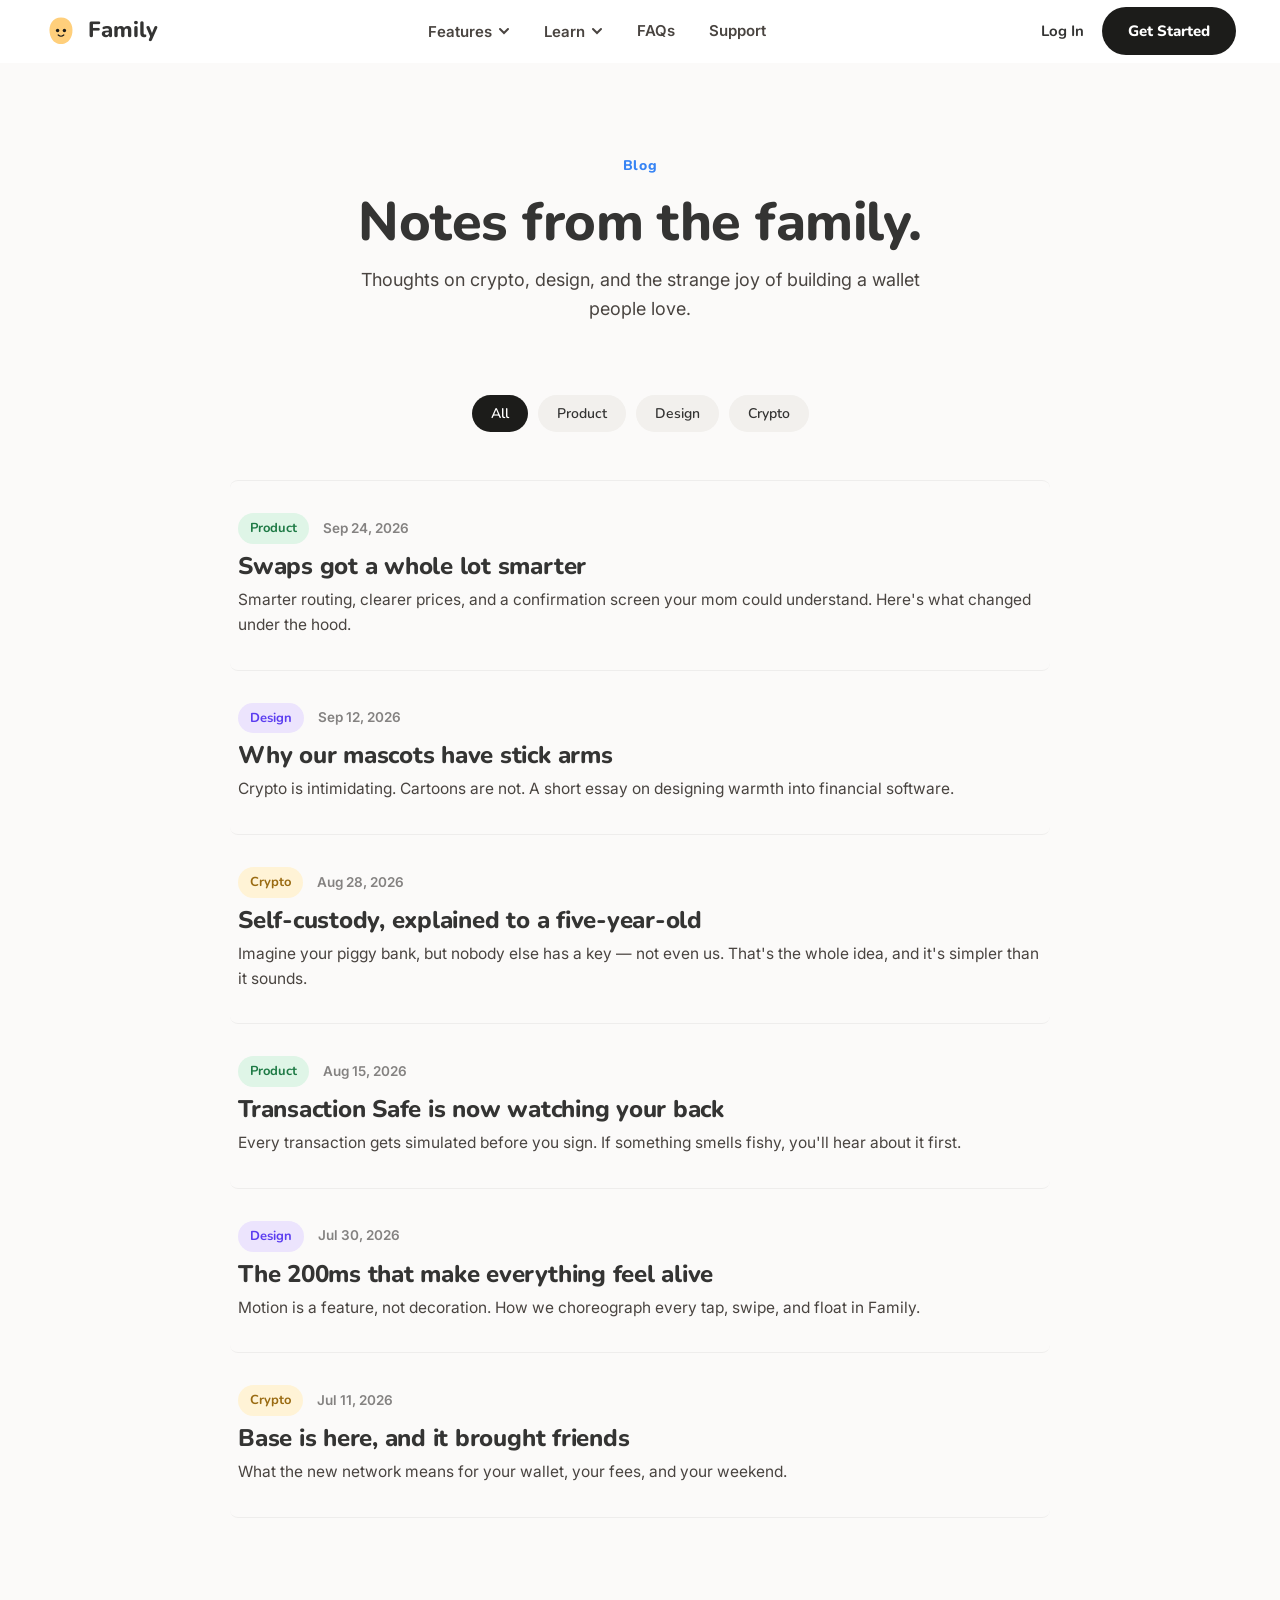
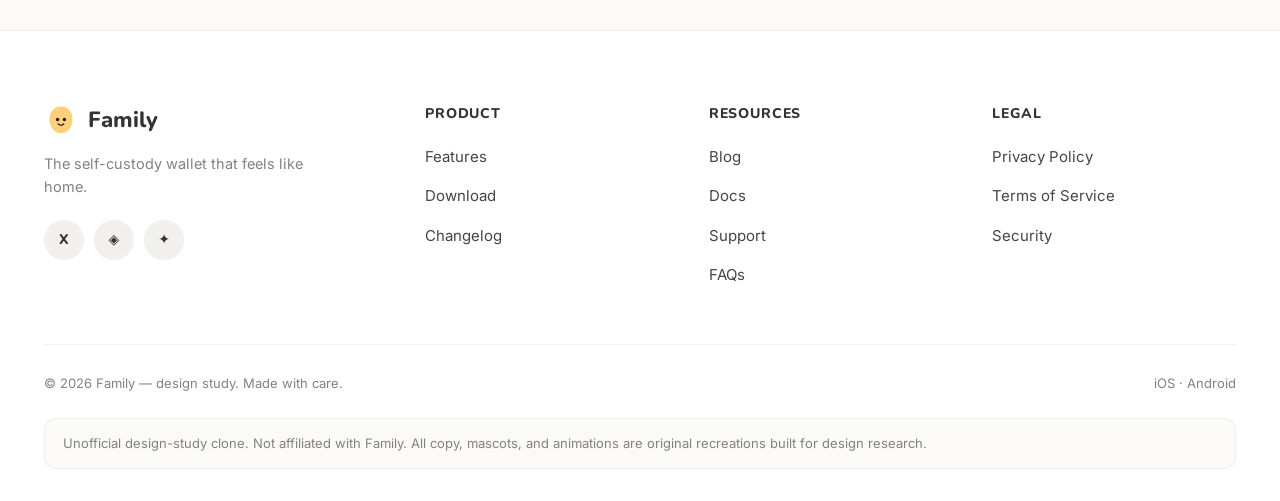
==== commit b2e193b5: "Fidelity pass: match family.co layout, type scale, and section structure - Type scale up: H1 72px, H" ====
--- a/blog.html
+++ b/blog.html
@@ -34,11 +34,11 @@
               <span class="drop-thumb" style="background:#D8ECFC">💼</span>
               <span><h4>Wallet</h4><p>Your money, at home. Every coin, one calm place.</p></span>
             </a>
-            <a class="drop-item" href="index.html#details">
+            <a class="drop-item" href="index.html#send">
               <span class="drop-thumb" style="background:#DFF5E7">🔁</span>
               <span><h4>Swap</h4><p>Trade thousands of tokens at the best price, in seconds.</p></span>
             </a>
-            <a class="drop-item" href="index.html#details">
+            <a class="drop-item" href="index.html#protect">
               <span class="drop-thumb" style="background:#ECE4FD">🔐</span>
               <span><h4>Backups</h4><p>Automatic encrypted backups. Lose your phone, keep your crypto.</p></span>
             </a>
@@ -67,7 +67,8 @@
         <li><a class="nav-link" href="support.html">Support</a></li>
       </ul>
       <div class="nav-cta">
-        <a class="btn btn-dark" href="download.html" style="padding:12px 26px;font-size:15px">Download</a>
+        <a class="nav-login" href="download.html">Log In</a>
+        <a class="btn btn-dark btn-sm" href="download.html">Get Started</a>
         <button class="burger" aria-label="Menu"><svg width="24" height="24" viewBox="0 0 24 24"><path d="M4 7h16M4 12h16M4 17h16" stroke="currentColor" stroke-width="2" stroke-linecap="round"/></svg></button>
       </div>
     </div>
@@ -131,6 +132,11 @@
             Family
           </a>
           <p>The self-custody wallet that feels like home.</p>
+          <div class="socials">
+            <a href="#" aria-label="X">X</a>
+            <a href="#" aria-label="Discord">&#9672;</a>
+            <a href="#" aria-label="GitHub">&#10022;</a>
+          </div>
         </div>
         <div class="foot-col">
           <h5>Product</h5>
--- a/css/style.css
+++ b/css/style.css
@@ -8,6 +8,7 @@
   --beige: #FBFAF9;
   --white: #FFFFFF;
   --gray-light: #F2F0ED;
+  --cream: #F5F2EC;
   /* Text */
   --heading: #343433;
   --body: #494440;
@@ -80,7 +81,7 @@
 .eyebrow.blue { color: var(--blue); }
 .eyebrow.purple { color: var(--purple); }
 
-.h2 { font-size: clamp(32px, 4vw, 40px); font-weight: 800; margin-bottom: 16px; }
+.h2 { font-size: clamp(36px, 4.5vw, 48px); font-weight: 800; margin-bottom: 16px; letter-spacing: -0.02em; }
 .lede { font-size: 18px; color: var(--body); max-width: 640px; }
 .center { text-align: center; }
 .center .lede { margin: 0 auto; }
@@ -100,6 +101,7 @@
 .btn-light:hover { background: #E9E6E1; transform: translateY(-1px); }
 .btn-blue { background: var(--blue); color: #fff; }
 .btn-blue:hover { background: #2B73DD; transform: translateY(-1px); }
+.btn-sm { padding: 12px 26px; font-size: 15px; }
 
 /* ---------- pills / chips ---------- */
 .pill {
@@ -148,7 +150,7 @@
 .site-header.scrolled { border-bottom-color: var(--hairline); }
 .nav-inner {
   max-width: 1240px; margin: 0 auto; padding: 0 24px;
-  height: 72px; display: flex; align-items: center; justify-content: space-between; gap: 24px;
+  height: 62px; display: flex; align-items: center; justify-content: space-between; gap: 24px;
 }
 .brand { display: flex; align-items: center; gap: 10px; font-family: var(--font-display); font-weight: 800; font-size: 22px; color: var(--heading); }
 .brand-mark { width: 34px; height: 34px; }
@@ -168,29 +170,28 @@
 .drop {
   position: absolute; top: calc(100% + 10px); left: 50%;
   transform: translate(-50%, 8px);
-  min-width: 340px; background: var(--white); border-radius: 20px;
+  min-width: 230px; background: var(--white); border-radius: 16px;
   box-shadow: 0 24px 60px rgba(0, 0, 0, 0.12);
   padding: 12px; opacity: 0; pointer-events: none;
   transition: opacity 0.18s ease, transform 0.18s ease;
 }
 .has-drop:hover .drop, .has-drop:focus-within .drop { opacity: 1; transform: translate(-50%, 0); pointer-events: auto; }
-.drop-item { display: flex; gap: 14px; padding: 12px; border-radius: 14px; transition: background 0.15s ease; }
+.drop-item { display: block; padding: 10px 14px; border-radius: 12px; transition: background 0.15s ease; }
 .drop-item:hover { background: var(--beige); }
-.drop-thumb {
-  width: 44px; height: 44px; border-radius: 14px; flex-shrink: 0;
-  display: flex; align-items: center; justify-content: center; font-size: 22px;
-}
-.drop-item h4 { font-size: 16px; font-weight: 800; margin-bottom: 2px; }
-.drop-item p { font-size: 13.5px; color: var(--muted); line-height: 1.45; }
+.drop-thumb { display: none; }
+.drop-item h4 { font-size: 15px; font-weight: 700; }
+.drop-item p { display: none; }
 
 .nav-cta { display: flex; align-items: center; gap: 12px; }
+.nav-login { font-family: var(--font-display); font-weight: 700; font-size: 15px; color: var(--heading); padding: 10px 6px; }
+.nav-login:hover { opacity: 0.65; }
 .burger { display: none; background: none; border: 0; cursor: pointer; padding: 8px; }
 
 /* ---------- hero ---------- */
-.hero { padding: 96px 0 64px; text-align: center; position: relative; overflow: hidden; }
+.hero { padding: 130px 0 110px; text-align: center; position: relative; overflow: hidden; }
 .hero-inner { max-width: 900px; margin: 0 auto; padding: 0 24px; position: relative; z-index: 2; }
 .hero-title {
-  font-size: clamp(44px, 7vw, 64px); font-weight: 800; letter-spacing: -0.02em;
+  font-size: clamp(48px, 8vw, 72px); font-weight: 800; letter-spacing: -0.02em;
   margin: 0 0 20px; perspective: 600px;
 }
 .hero-title .w {
@@ -198,8 +199,8 @@
   transform-origin: 50% 100%;
 }
 .hero-title .w.in { opacity: 1; transform: none; transition: opacity 0.7s ease, transform 0.7s cubic-bezier(0.2, 0.7, 0.25, 1); }
-.hero-sub { font-size: 19px; color: var(--body); max-width: 620px; margin: 0 auto 36px; }
-.hero-ctas { display: flex; gap: 14px; justify-content: center; flex-wrap: wrap; margin-bottom: 72px; }
+.hero-sub { font-size: 18px; color: var(--body); max-width: 480px; margin: 0 auto 36px; }
+.hero-ctas { display: flex; gap: 14px; justify-content: center; flex-wrap: wrap; }
 
 /* confetti bits */
 .confetti { position: absolute; z-index: 1; pointer-events: none; }
@@ -250,39 +251,40 @@
 .tx-amt { font-weight: 700; font-size: 14.5px; font-variant-numeric: tabular-nums; color: var(--heading); font-family: var(--font-display); }
 .tx-amt.pos { color: var(--green); }
 
-/* ---------- logo strip ---------- */
-.strip { padding: 40px 0 88px; }
-.strip-label { text-align: center; font-size: 13px; font-weight: 600; color: var(--muted); letter-spacing: 0.08em; text-transform: uppercase; margin-bottom: 28px; }
-.coin-row { display: flex; justify-content: center; gap: 18px; flex-wrap: wrap; }
-.coin {
-  display: inline-flex; align-items: center; gap: 10px;
-  background: var(--white); border: 1px solid var(--hairline); border-radius: 999px;
-  padding: 10px 22px 10px 12px; font-family: var(--font-display); font-weight: 800; font-size: 15px; color: var(--heading);
-}
-.coin .c-ico { width: 34px; height: 34px; border-radius: 50%; display: flex; align-items: center; justify-content: center; font-weight: 800; color: #fff; font-size: 16px; }
-
 /* ---------- feature cards ---------- */
-.feat-grid { display: grid; grid-template-columns: repeat(3, 1fr); gap: 24px; margin-top: 56px; }
+.feat-grid { display: grid; grid-template-columns: repeat(3, 1fr); gap: 32px; margin-top: 56px; }
 .feat-card {
-  background: var(--white); border-radius: var(--radius-card); padding: 36px 32px;
-  border: 1px solid var(--hairline); transition: transform 0.2s ease, box-shadow 0.2s ease;
+  background: var(--cream); border-radius: 20px; padding: 36px 32px; transition: transform 0.2s ease, box-shadow 0.2s ease;
   display: flex; flex-direction: column; gap: 14px; overflow: hidden; position: relative;
 }
 .feat-card:hover { transform: translateY(-4px); box-shadow: 0 18px 44px rgba(0, 0, 0, 0.07); }
 .feat-art { height: 150px; display: flex; align-items: center; justify-content: center; border-radius: 16px; margin-bottom: 6px; }
-.feat-card h3 { font-size: 21px; font-weight: 800; }
+.feat-card h3 { font-size: 24px; font-weight: 800; }
 .feat-card p { font-size: 15.5px; color: var(--body); }
 
-/* ---------- details that matter (dark vignettes) ---------- */
-.details-grid { display: grid; grid-template-columns: repeat(2, 1fr); gap: 24px; margin-top: 56px; }
-.vignette {
-  background: var(--ink); border-radius: var(--radius-card); padding: 40px 36px;
-  color: #fff; min-height: 340px; display: flex; flex-direction: column; justify-content: space-between;
-  overflow: hidden; position: relative;
-}
-.vignette h3 { color: #fff; font-size: 22px; font-weight: 800; margin-bottom: 8px; }
-.vignette p { color: rgba(255, 255, 255, 0.65); font-size: 15px; max-width: 380px; }
-.vstage { margin-top: 28px; display: flex; justify-content: center; }
+/* ---------- details that matter (light stacked mini-cards) ---------- */
+.details-split { display: grid; grid-template-columns: 1fr 1fr; gap: 64px; align-items: center; }
+.mini-stack { display: flex; flex-direction: column; gap: 16px; }
+.mini-card {
+  background: var(--white); border: 1px solid var(--hairline); border-radius: 20px;
+  padding: 24px 26px; box-shadow: 0 12px 32px rgba(0, 0, 0, 0.05);
+}
+.mini-card .m-label { font-family: var(--font-display); font-size: 15px; font-weight: 800; color: var(--blue); margin-bottom: 10px; display: block; }
+.mini-card h4 { font-family: var(--font-display); font-size: 18px; font-weight: 800; color: var(--heading); margin-bottom: 14px; }
+.vstage { display: flex; justify-content: center; }
+/* light-skin overrides for the animated widgets */
+.mini-card .swap-card { background: var(--beige); border: 1px solid var(--hairline); width: 100%; }
+.mini-card .sw-name, .mini-card .sw-amt { color: var(--heading); }
+.mini-card .swap-row::after { background: rgba(0, 0, 0, 0.06); }
+.mini-card .backup-pill { background: var(--beige); border: 1px solid var(--hairline); width: 100%; }
+.mini-card .b-label { color: var(--heading); }
+.mini-card .b-sub { color: var(--muted); }
+.mini-card .pbar { background: rgba(0, 0, 0, 0.08); }
+.mini-card .tl-dot { background: rgba(0, 0, 0, 0.07); }
+.mini-card .tl-label { color: var(--muted); }
+.mini-card .tl-line { background: rgba(0, 0, 0, 0.1); }
+.mini-card .tl { width: 100%; }
+.mini-card .safe-pill { color: #1E7A45; }
 
 /* swap rows animation */
 .swap-card { background: rgba(255, 255, 255, 0.07); border-radius: 16px; padding: 8px; width: 300px; }
@@ -333,11 +335,17 @@
 .safe-check path { stroke: #fff; stroke-width: 3; fill: none; stroke-linecap: round; stroke-linejoin: round; stroke-dasharray: 30; stroke-dashoffset: 30; animation: checkdraw 3.6s ease-in-out infinite; }
 @keyframes checkdraw { 0% { stroke-dashoffset: 30; } 30%, 75% { stroke-dashoffset: 0; } 100% { stroke-dashoffset: 30; } }
 
-/* ---------- phone mockup section ---------- */
-.mockup { display: grid; grid-template-columns: 1fr 1fr; gap: 64px; align-items: center; }
-.mockup-copy .check-list { list-style: none; margin-top: 28px; display: flex; flex-direction: column; gap: 16px; }
-.check-list li { display: flex; gap: 14px; align-items: flex-start; font-size: 16px; }
-.check-dot { width: 26px; height: 26px; border-radius: 50%; flex-shrink: 0; display: flex; align-items: center; justify-content: center; color: #fff; font-size: 14px; font-weight: 800; margin-top: 2px; }
+/* ---------- onboarding: 3-phone row in cream containers ---------- */
+.trio { display: grid; grid-template-columns: repeat(3, 1fr); gap: 24px; margin-top: 56px; }
+.phone-card {
+  background: var(--cream); border-radius: 28px; padding: 44px 20px 0;
+  display: flex; justify-content: center; overflow: hidden;
+}
+.iphone.mini { width: 272px; height: 560px; border-radius: 46px; padding: 10px; animation: none; margin-bottom: -72px; flex-shrink: 0; }
+.iphone.mini .iphone-screen { border-radius: 38px; }
+.iphone.mini .notch { width: 92px; height: 24px; }
+.iphone.mini .wallet-ui { padding: 48px 14px 14px; gap: 12px; }
+.iphone.mini .wallet-bal { font-size: 32px; }
 
 /* ---------- testimonial marquee ---------- */
 .marquee-sec { overflow: hidden; padding: 112px 0; }
@@ -526,8 +534,15 @@
 /* ---------- responsive ---------- */
 @media (max-width: 1020px) {
   .feat-grid { grid-template-columns: repeat(2, 1fr); }
-  .details-grid { grid-template-columns: 1fr; }
-  .mockup { grid-template-columns: 1fr; gap: 48px; }
+  .details-split, .split { grid-template-columns: 1fr; gap: 48px; }
+  .split.flip > :first-child { order: 0; }
+  .srs-row { grid-template-columns: 1fr; max-width: 320px; margin: 0 auto; }
+  .trio { grid-template-columns: 1fr; max-width: 340px; margin-left: auto; margin-right: auto; }
+  .faq-split { grid-template-columns: 1fr; gap: 40px; }
+  .feat-list { grid-template-columns: 1fr; }
+  .blog-cards { grid-template-columns: 1fr; }
+  .cta-band { grid-template-columns: 1fr; text-align: center; padding: 64px 32px; }
+  .t-head { flex-direction: column; align-items: flex-start; gap: 12px; }
   .tile-grid { grid-template-columns: repeat(2, 1fr); }
   .docs-layout { grid-template-columns: 1fr; }
   .docs-side { position: static; }
@@ -536,9 +551,10 @@
 @media (max-width: 760px) {
   section { padding: 72px 0; }
   .nav-links { display: none; }
+  .nav-login { display: none; }
   .burger { display: block; }
   .nav-links.mobile-open {
-    display: flex; position: absolute; top: 72px; left: 0; right: 0;
+    display: flex; position: absolute; top: 62px; left: 0; right: 0;
     background: var(--white); flex-direction: column; align-items: stretch;
     padding: 16px 24px 24px; border-bottom: 1px solid var(--hairline); gap: 4px;
   }
@@ -549,3 +565,83 @@
   .cl-entry { grid-template-columns: 1fr; gap: 12px; }
   .cl-rail { display: none; }
 }
+
+/* ============================================================
+   Fidelity pass — original-structure sections
+   ============================================================ */
+
+/* ---------- send / receive / swap ---------- */
+.tabs { display: inline-flex; background: var(--white); border: 1px solid var(--hairline); border-radius: 999px; padding: 6px; gap: 4px; margin: 36px 0 48px; }
+.tab { border: 0; background: none; font-family: var(--font-display); font-weight: 800; font-size: 15px; color: var(--muted); padding: 12px 30px; border-radius: 999px; cursor: pointer; transition: background 0.2s ease, color 0.2s ease; }
+.tab.on { background: var(--ink); color: #fff; }
+.srs-row { display: grid; grid-template-columns: repeat(3, 1fr); gap: 24px; align-items: start; }
+.srs-phone { transition: transform 0.3s ease, opacity 0.3s ease; opacity: 0.5; transform: scale(0.96); }
+.srs-phone.on { opacity: 1; transform: scale(1); }
+.srs-cap { text-align: center; font-family: var(--font-display); font-weight: 800; font-size: 17px; color: var(--heading); margin-top: 20px; }
+.srs-cap span { display: block; font-family: var(--font-body); font-weight: 400; font-size: 14px; color: var(--muted); margin-top: 4px; }
+.feat-list { display: grid; grid-template-columns: 1fr 1fr; gap: 30px 56px; margin: 72px auto 0; max-width: 1020px; }
+.feat-list h4 { font-family: var(--font-display); font-size: 18px; font-weight: 800; color: var(--heading); margin-bottom: 6px; }
+.feat-list p { font-size: 15px; }
+
+/* ---------- split sections ---------- */
+.split { display: grid; grid-template-columns: 1fr 1fr; gap: 64px; align-items: center; }
+.split.flip > :first-child { order: 2; }
+.media-list { list-style: none; margin-top: 30px; border-top: 1px solid var(--hairline); }
+.media-list li { display: flex; align-items: center; gap: 14px; padding: 15px 4px; border-bottom: 1px solid var(--hairline); font-family: var(--font-display); font-weight: 700; font-size: 16px; color: var(--heading); }
+.m-ico { width: 40px; height: 40px; border-radius: 12px; display: flex; align-items: center; justify-content: center; font-size: 18px; flex-shrink: 0; }
+.ticks { list-style: none; margin-top: 30px; display: flex; flex-direction: column; gap: 18px; }
+.ticks.cols2 { display: grid; grid-template-columns: 1fr 1fr; gap: 20px 28px; }
+.ticks li { display: flex; gap: 14px; align-items: flex-start; font-size: 16px; }
+.tick-dot { width: 26px; height: 26px; border-radius: 50%; flex-shrink: 0; display: flex; align-items: center; justify-content: center; color: #fff; font-size: 14px; font-weight: 800; margin-top: 2px; }
+.nft-card { background: var(--white); border: 1px solid var(--hairline); border-radius: 24px; padding: 20px; max-width: 380px; margin: 0 auto; box-shadow: 0 24px 60px rgba(0, 0, 0, 0.08); }
+.nft-art { height: 300px; border-radius: 16px; background: linear-gradient(135deg, #9553F9 0%, #3784F4 55%, #44C67F 100%); display: flex; align-items: center; justify-content: center; overflow: hidden; }
+.nft-meta { display: flex; justify-content: space-between; align-items: center; padding: 18px 6px 4px; }
+.nft-meta b { font-family: var(--font-display); font-size: 17px; color: var(--heading); }
+.nft-meta span { font-size: 13px; color: var(--muted); display: block; }
+.nft-price { font-family: var(--font-display); font-weight: 800; font-size: 16px; color: var(--heading); text-align: right; }
+
+/* light-skin for widget cards inside phone screens */
+.iphone-screen .swap-card { background: var(--white); border: 1px solid var(--hairline); width: 100%; }
+.iphone-screen .sw-name, .iphone-screen .sw-amt { color: var(--heading); }
+.iphone-screen .pbar { background: rgba(0, 0, 0, 0.08); }
+
+/* ---------- blog strip ---------- */
+.blog-cards { display: grid; grid-template-columns: 1fr 1fr; gap: 24px; margin-top: 56px; }
+.bcard { display: block; background: var(--white); border: 1px solid var(--hairline); border-radius: 20px; overflow: hidden; transition: transform 0.2s ease, box-shadow 0.2s ease; }
+.bcard:hover { transform: translateY(-4px); box-shadow: 0 18px 44px rgba(0, 0, 0, 0.07); }
+.bcard-art { height: 210px; display: flex; align-items: center; justify-content: center; }
+.bcard-body { padding: 28px; }
+.bcard-date { font-size: 14px; color: var(--muted); font-weight: 600; margin-bottom: 8px; }
+.bcard h3 { font-size: 24px; font-weight: 800; }
+
+/* ---------- testimonial header ---------- */
+.t-head { display: flex; justify-content: space-between; align-items: flex-end; gap: 24px; margin-bottom: 48px; }
+.t-head h2 { font-size: clamp(40px, 5vw, 56px); font-weight: 800; letter-spacing: -0.02em; color: var(--heading); }
+.t-sub { color: var(--muted); margin-top: 10px; font-size: 17px; }
+.t-link { font-family: var(--font-display); font-weight: 800; font-size: 16px; color: var(--heading); white-space: nowrap; padding-bottom: 6px; }
+
+/* ---------- FAQ split ---------- */
+.faq-split { display: grid; grid-template-columns: 1fr 1.5fr; gap: 64px; align-items: start; }
+.faq-split h2 { font-size: clamp(36px, 4vw, 48px); font-weight: 800; letter-spacing: -0.02em; color: var(--heading); margin-bottom: 22px; }
+.see-more { font-family: var(--font-display); font-weight: 800; font-size: 16px; color: var(--red); }
+.faq-split .faq-list { margin: 0; max-width: none; }
+.faq-x { background: none; color: var(--red); font-size: 30px; font-weight: 300; width: auto; height: auto; }
+
+/* ---------- CTA: cream, left-aligned ---------- */
+.cta-band { background: var(--cream); border-radius: 32px; padding: 88px 64px; display: grid; grid-template-columns: 1.5fr 1fr; gap: 32px; align-items: center; text-align: left; overflow: hidden; position: relative; }
+.cta-band h2 { font-size: clamp(40px, 5vw, 56px); font-weight: 800; letter-spacing: -0.02em; margin-bottom: 16px; }
+.cta-band p { font-size: 18px; max-width: 480px; margin: 0 0 28px; }
+.cta-link { font-family: var(--font-display); font-weight: 800; font-size: 18px; color: var(--blue); }
+.cta-link:hover { text-decoration: underline; }
+.cta-mascot { display: flex; justify-content: center; }
+
+/* ---------- footer socials ---------- */
+.socials { display: flex; gap: 10px; margin-top: 22px; }
+.socials a { width: 40px; height: 40px; border-radius: 50%; background: var(--gray-light); display: inline-flex; align-items: center; justify-content: center; font-family: var(--font-display); font-weight: 800; font-size: 14px; color: var(--heading); transition: background 0.18s ease, transform 0.18s ease; }
+.socials a:hover { background: #E9E6E1; transform: translateY(-2px); }
+
+/* ---------- hero mascots ---------- */
+.hero-mascot { position: absolute; top: 24%; z-index: 1; pointer-events: none; }
+.hero-mascot.left { left: 3%; }
+.hero-mascot.right { right: 3%; }
+@media (max-width: 1150px) { .hero-mascot { display: none; } }
